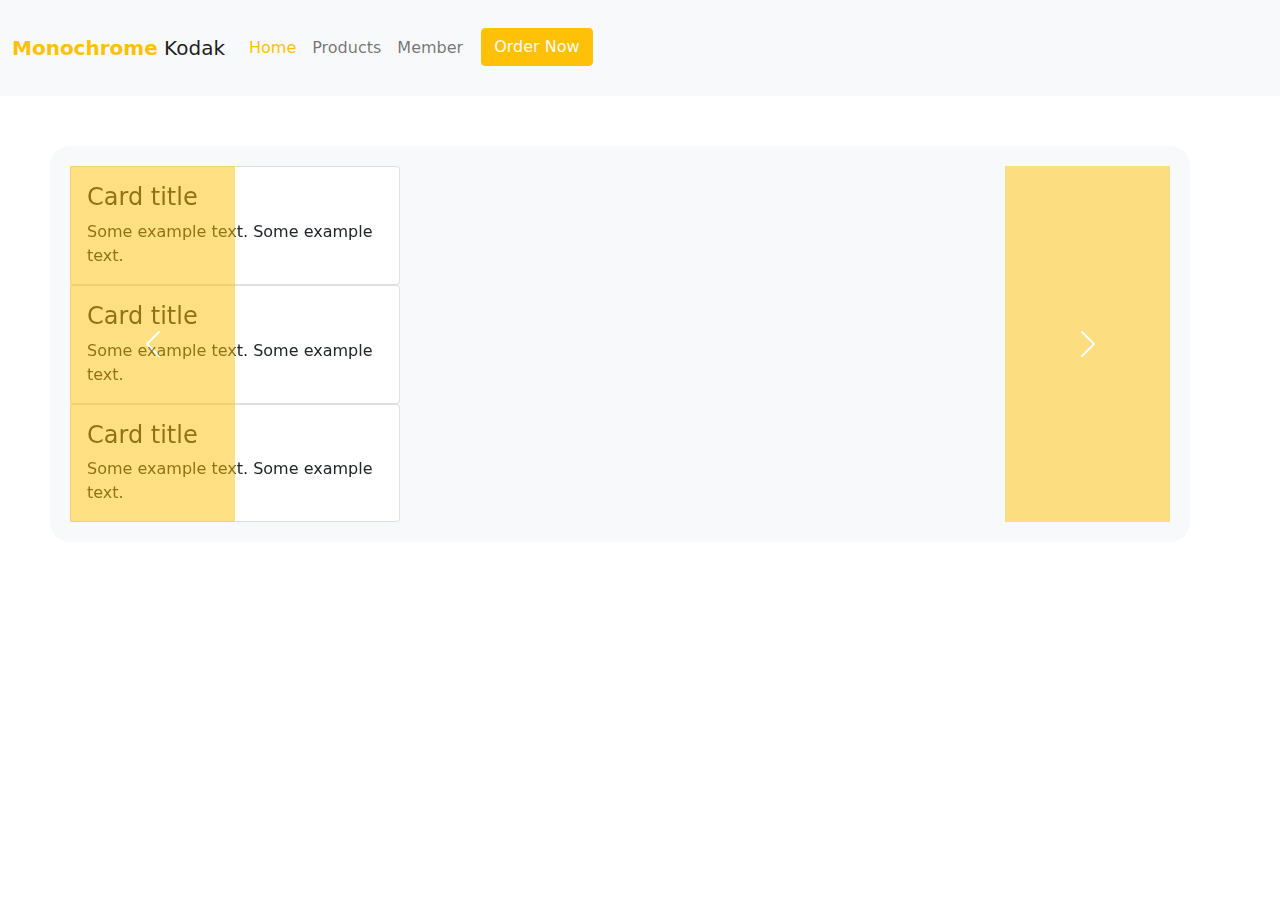
==== Monochrome Kodak/products.html @ f13dc3da "Add files via upload" ====
<!DOCTYPE html>
<html lang="en">

<head>
    <meta charset="UTF-8">
    <meta http-equiv="X-UA-Compatible" content="IE=edge">
    <meta name="viewport" content="width=device-width, initial-scale=1.0">
    <title>Home | Monochrome Kodak</title>
    <link rel="stylesheet" href="css/bootstrap.min.css">
    <script src="https://cdn.jsdelivr.net/npm/bootstrap@5.1.3/dist/js/bootstrap.bundle.min.js" integrity="sha384-ka7Sk0Gln4gmtz2MlQnikT1wXgYsOg+OMhuP+IlRH9sENBO0LRn5q+8nbTov4+1p" crossorigin="anonymous"></script>
    <link rel="stylesheet" href="css/main.css">
    <link rel="stylesheet" href="https://use.fontawesome.com/releases/v5.7.0/css/all.css" integrity="sha384-lZN37f5QGtY3VHgisS14W3ExzMWZxybE1SJSEsQp9S+oqd12jhcu+A56Ebc1zFSJ" crossorigin="anonymous">
    <link rel="stylesheet" href="css/bootstrap-icons.css">

</head>

<body>
     <!--NAV BAR-->
    <nav class="navbar sticky-top navbar-expand-sm bg-light navbar-light">
        <div class="container-fluid">
          <ul class="navbar-nav">
            <a class="navbar-brand" href="#"><span class="text-warning">Monochrome</span> Kodak</a>
            <li class="nav-item">
              <a class="nav-link active text-warning" href="#">Home</a>
            </li>
           <li class="nav-item">
              <a class="nav-link" href="products.html">Products</a>
            </li>
            <li class="nav-item">
                <a class="nav-link" href="member/member.php">Member</a>
              </li>
            <div class="d-flex">
              <a href="order.php"><button type="button" class="btn btn-warning text-light" style="margin-left: 10px;">Order Now</button></a>
            </div>
          </ul>
        </div>
    </nav>
    
    <div class="container bg-light" style="margin:50px;padding:20px; border-radius: 20px;">
    <!--Carousel-->
    <div id="demo" class="carousel slide" data-bs-ride="carousel">

    <!--Carousel Inner-->
    <div class="carousel-inner">

        <div class="carousel-item active">
            <div class="card" style="width: 30%">
                <div class="card-body">
                    <h4 class="card-title">Card title</h4>
                    <p class="card-text">Some example text. Some example text.</p>
                </div>              
            </div>
            <div class="card" style="width: 30%">
                <div class="card-body">
                    <h4 class="card-title">Card title</h4>
                    <p class="card-text">Some example text. Some example text.</p>
                </div>              
            </div>
            <div class="card" style="width: 30%">
                <div class="card-body">
                    <h4 class="card-title">Card title</h4>
                    <p class="card-text">Some example text. Some example text.</p>
                </div>              
            </div>
        </div>

        <div class="carousel-item">
            <div class="card" style="width: 30%">
                <div class="card-body">
                    <h4 class="card-title">Card title</h4>
                    <p class="card-text">Some example text. Some example text.</p>
                </div>              
            </div>
            <div class="card" style="width: 30%">
                <div class="card-body">
                    <h4 class="card-title">Card title</h4>
                    <p class="card-text">Some example text. Some example text.</p>
                </div>              
            </div>
            <div class="card" style="width: 30%">
                <div class="card-body">
                    <h4 class="card-title">Card title</h4>
                    <p class="card-text">Some example text. Some example text.</p>
                </div>              
            </div>
        </div>

    </div>

            <button class="carousel-control-prev bg-warning" type="button" data-bs-target="#demo" data-bs-slide="prev">
                <span class="carousel-control-prev-icon"></span>
            </button>
            <button class="carousel-control-next bg-warning" type="button" data-bs-target="#demo" data-bs-slide="next">
                <span class="carousel-control-next-icon"></span>
            </button>

    </div>
    </div>

</body>
</html>
---- Monochrome Kodak/css/main.css ----
* {
    box-sizing: border-box;
}

:root{
    --primary-colour: rgb(255, 187, 0);
    --secondary-colour: rgb(37, 37, 37);
    --lightbg: rgb(238, 238, 238) ;

}

span{
    font-weight: 700;
}

.container-fluid{
    height: 80px;
    
}

td{
    color:white;
}

li a{
    color:var(--secondary-colour)
}

.btn-warning:hover{
    background-color: rgb(255, 198, 43);
    border: 0px;
}

.carousel-inner {
    display: flex;
    flex-direction: column;
}
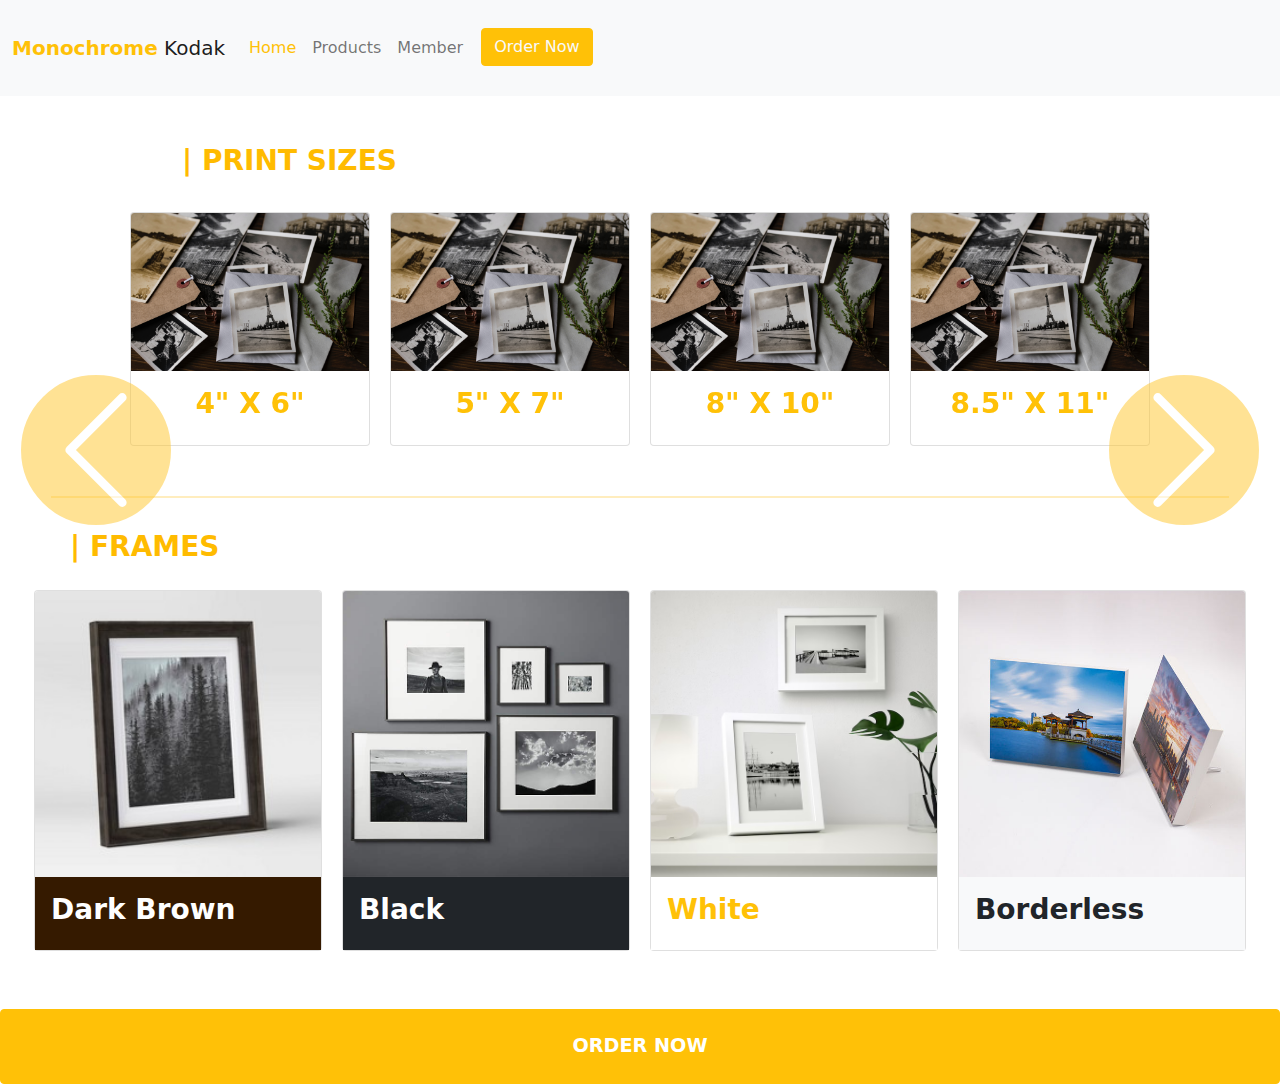
==== commit e9aa5554: "Add files via upload" ====
--- a/Monochrome Kodak/products.html
+++ b/Monochrome Kodak/products.html
@@ -19,9 +19,9 @@
     <nav class="navbar sticky-top navbar-expand-sm bg-light navbar-light">
         <div class="container-fluid">
           <ul class="navbar-nav">
-            <a class="navbar-brand" href="#"><span class="text-warning">Monochrome</span> Kodak</a>
+            <a class="navbar-brand" href="index.html"><span class="text-warning">Monochrome</span> Kodak</a>
             <li class="nav-item">
-              <a class="nav-link active text-warning" href="#">Home</a>
+              <a class="nav-link active text-warning" href="index.html">Home</a>
             </li>
            <li class="nav-item">
               <a class="nav-link" href="products.html">Products</a>
@@ -36,65 +36,133 @@
         </div>
     </nav>
     
-    <div class="container bg-light" style="margin:50px;padding:20px; border-radius: 20px;">
-    <!--Carousel-->
-    <div id="demo" class="carousel slide" data-bs-ride="carousel">
-
-    <!--Carousel Inner-->
-    <div class="carousel-inner">
-
-        <div class="carousel-item active">
-            <div class="card" style="width: 30%">
-                <div class="card-body">
-                    <h4 class="card-title">Card title</h4>
-                    <p class="card-text">Some example text. Some example text.</p>
-                </div>              
+    <div style="display: flex; flex-direction: column;">
+        <!--Carousel-->
+        <div class="container mt-5">
+        <h3 style="margin-left: 100px; align-self: center;"><span>| PRINT SIZES</span></h3>
+    
+        <div id="carouselExampleIndicators" class="carousel slide" data-bs-pause="hover">
+            <div class="carousel-indicators">
+              <button type="button" data-bs-target="#carouselExampleIndicators" data-bs-slide-to="0" class="active" aria-current="true" aria-label="Slide 1" style="color: rgb(255, 198, 43);"></button>
+              <button type="button" data-bs-target="#carouselExampleIndicators" data-bs-slide-to="1" aria-label="Slide 2"></button>
+              <button type="button" data-bs-target="#carouselExampleIndicators" data-bs-slide-to="2" aria-label="Slide 3"></button>
             </div>
-            <div class="card" style="width: 30%">
-                <div class="card-body">
-                    <h4 class="card-title">Card title</h4>
-                    <p class="card-text">Some example text. Some example text.</p>
-                </div>              
+            <div class="carousel-inner"  style="display:flex; flex-direction:row; justify-content: center;"></div>
+              
+            <div class="carousel-item active" >
+                
+                <div class="mt-3" style="display: flex; flex-direction: row; justify-content: center;">
+    
+                <div class="card" style="width: 15rem; margin: 10px">
+                    <img src="images/print.jpg" class="card-img-top" alt="...">
+                    <div class="card-body" style="align-self: center;">
+                      <h3 class="text-warning fw-bold">4" X 6"</h3>
+                    </div>
+                  </div>
+    
+                  <div class="card" style="width: 15rem; margin: 10px;">
+                    <img src="images/print.jpg" class="card-img-top" alt="...">
+                    <div class="card-body" style="align-self: center;">
+                        <h3 class="text-warning fw-bold">5" X 7"</h3>
+                    </div>
+                  </div>
+    
+                  <div class="card" style="width: 15rem; margin: 10px">
+                    <img src="images/print.jpg" class="card-img-top" alt="...">
+                    <div class="card-body" style="align-self: center;">
+                        <h3 class="text-warning fw-bold">8" X 10"</h3>
+                    </div>
+                  </div>
+    
+                  <div class="card" style="width: 15rem; margin: 10px">
+                    <img src="images/print.jpg" class="card-img-top" alt="...">
+                    <div class="card-body" style="align-self: center;">
+                        <h3 class="text-warning fw-bold">8.5" X 11"</h3>
+                    </div>
+                  </div>
+    
+                </div>
+    
+              </div>
+    
+              <div class="carousel-item">
+                <div class="mt-3" style="display: flex; flex-direction: row; justify-content: center;">
+                    <div class="card" style="width: 18rem; margin: 10px">
+                        <img src="images/print.jpg" class="card-img-top" alt="...">
+                        <div class="card-body" style="align-self: center;">
+                          <h3 class="text-warning fw-bold">12" X 18"</h3>
+                        </div>
+                      </div>
+        
+                      <div class="card" style="width: 18rem; margin: 10px;">
+                        <img src="images/print.jpg" class="card-img-top" alt="...">
+                        <div class="card-body" style="align-self: center;">
+                          <h3 class="text-warning fw-bold">18" X 24"</h3>
+                        </div>
+                      </div>
+        
+                      <div class="card" style="width: 18rem; margin: 10px">
+                        <img src="images/print.jpg" class="card-img-top" alt="...">
+                        <div class="card-body" style="align-self: center;">
+                          <h3 class="text-warning fw-bold">24" X 36"</h3>
+                        </div>
+                      </div>
+                    </div>    
+              </div>
+    
             </div>
-            <div class="card" style="width: 30%">
-                <div class="card-body">
-                    <h4 class="card-title">Card title</h4>
-                    <p class="card-text">Some example text. Some example text.</p>
-                </div>              
+    
+            <button class="carousel-control-prev" type="button" data-bs-target="#carouselExampleIndicators" data-bs-slide="prev">
+              <span class="carousel-control-prev-icon" aria-hidden="true"></span>
+              <span class="visually-hidden">Previous</span>
+            </button>
+            <button class="carousel-control-next" type="button" data-bs-target="#carouselExampleIndicators" data-bs-slide="next">
+              <span class="carousel-control-next-icon" aria-hidden="true"></span>
+              <span class="visually-hidden">Next</span>
+            </button>
+        </div>
+    
+        <br>
+        <hr style="border: 1px solid rgb(255, 187, 0); width: 92%; align-self: center;">
+    
+        <div class="mt-3" style="display: flex; flex-direction: column; justify-content: center;">
+            <h3 style="margin-left: 70px;"><span>| FRAMES</span></h3> 
+    
+            <div class="mt-2"style="display: flex; flex-direction: row; justify-content: center;">
+    
+            <div class="card" style="width: 18rem; margin: 10px">
+                <img src="images/brown.jpg" class="card-img-top" alt="...">
+                <div class="card-body" style="background-color:rgb(53, 26, 0);">
+                  <h3 class="text-white fw-bold">Dark Brown</h3>
+                </div>
             </div>
+    
+            <div class="card" style="width: 18rem; margin: 10px;">
+                <img src="images/black.jpg" class="card-img-top" alt="...">
+                <div class="card-body bg-dark">
+                  <h3 class="text-white fw-bold">Black</h3>
+                </div>
+            </div>
+    
+            <div class="card" style="width: 18rem; margin: 10px">
+                <img src="images/white.avif" class="card-img-top" alt="...">
+                <div class="card-body bg-white">
+                  <h3 class="text-warning fw-bold">White</h3>
+                </div>
+            </div>
+    
+            <div class="card" style="width: 18rem; margin: 10px">
+                <img src="images/borderless.jpg" class="card-img-top" alt="...">
+                <div class="card-body bg-light">
+                  <h3 class="text-dark fw-bold">Borderless</h3>
+                </div>
+            </div>
+            </div>
+    
+            <a href="order.php"><button class="btn btn-warning mt-5 text-white fw-bold container-fluid" style="height:75px; font-size: larger;">ORDER NOW</button></a>
+            
         </div>
-
-        <div class="carousel-item">
-            <div class="card" style="width: 30%">
-                <div class="card-body">
-                    <h4 class="card-title">Card title</h4>
-                    <p class="card-text">Some example text. Some example text.</p>
-                </div>              
-            </div>
-            <div class="card" style="width: 30%">
-                <div class="card-body">
-                    <h4 class="card-title">Card title</h4>
-                    <p class="card-text">Some example text. Some example text.</p>
-                </div>              
-            </div>
-            <div class="card" style="width: 30%">
-                <div class="card-body">
-                    <h4 class="card-title">Card title</h4>
-                    <p class="card-text">Some example text. Some example text.</p>
-                </div>              
-            </div>
-        </div>
-
-    </div>
-
-            <button class="carousel-control-prev bg-warning" type="button" data-bs-target="#demo" data-bs-slide="prev">
-                <span class="carousel-control-prev-icon"></span>
-            </button>
-            <button class="carousel-control-next bg-warning" type="button" data-bs-target="#demo" data-bs-slide="next">
-                <span class="carousel-control-next-icon"></span>
-            </button>
-
-    </div>
+    
     </div>
 
 </body>
--- a/Monochrome Kodak/css/main.css
+++ b/Monochrome Kodak/css/main.css
@@ -6,6 +6,7 @@
     --primary-colour: rgb(255, 187, 0);
     --secondary-colour: rgb(37, 37, 37);
     --lightbg: rgb(238, 238, 238) ;
+    --grey-color: rgb(238, 238, 238);
 
 }
 
@@ -19,7 +20,8 @@
 }
 
 td{
-    color:white;
+	color:white;
+	align-content: center;
 }
 
 li a{
@@ -34,4 +36,45 @@
 .carousel-inner {
     display: flex;
     flex-direction: column;
-}+}
+
+#price {
+    border: 0px;
+    font-size: 25px;
+    font-weight: 700;
+    background-color:#f8f9fb ;
+    
+}
+
+.about .nav-pills .nav-link {
+    color: var(--grey-color);
+    font-size: 18px;
+    font-weight: 700;
+    border-radius: 0;
+    padding-right: 0;
+    border-bottom: 1px solid var(--grey-color);
+    text-align: center;
+    padding-right: 15px;
+  }
+  
+  .about .nav-pills .nav-link:hover,
+  .about .nav-pills .nav-link.active, 
+  .about .nav-pills .show>.nav-link {
+    background: transparent;
+    border-bottom-color: var(--primary-colour);
+    border-bottom-width: 1.5px;
+    color: var(--primary-colour);
+  }
+
+  span{
+      color: var(--primary-colour);
+  }
+
+  .carousel-control-prev-icon,
+  .carousel-control-next-icon {
+    height: 150px;
+    width: 150px;
+    border-radius: 50%;
+    background-color: rgb(255, 198, 43);
+    border: 5px solid rgb(255, 198, 43);
+  }